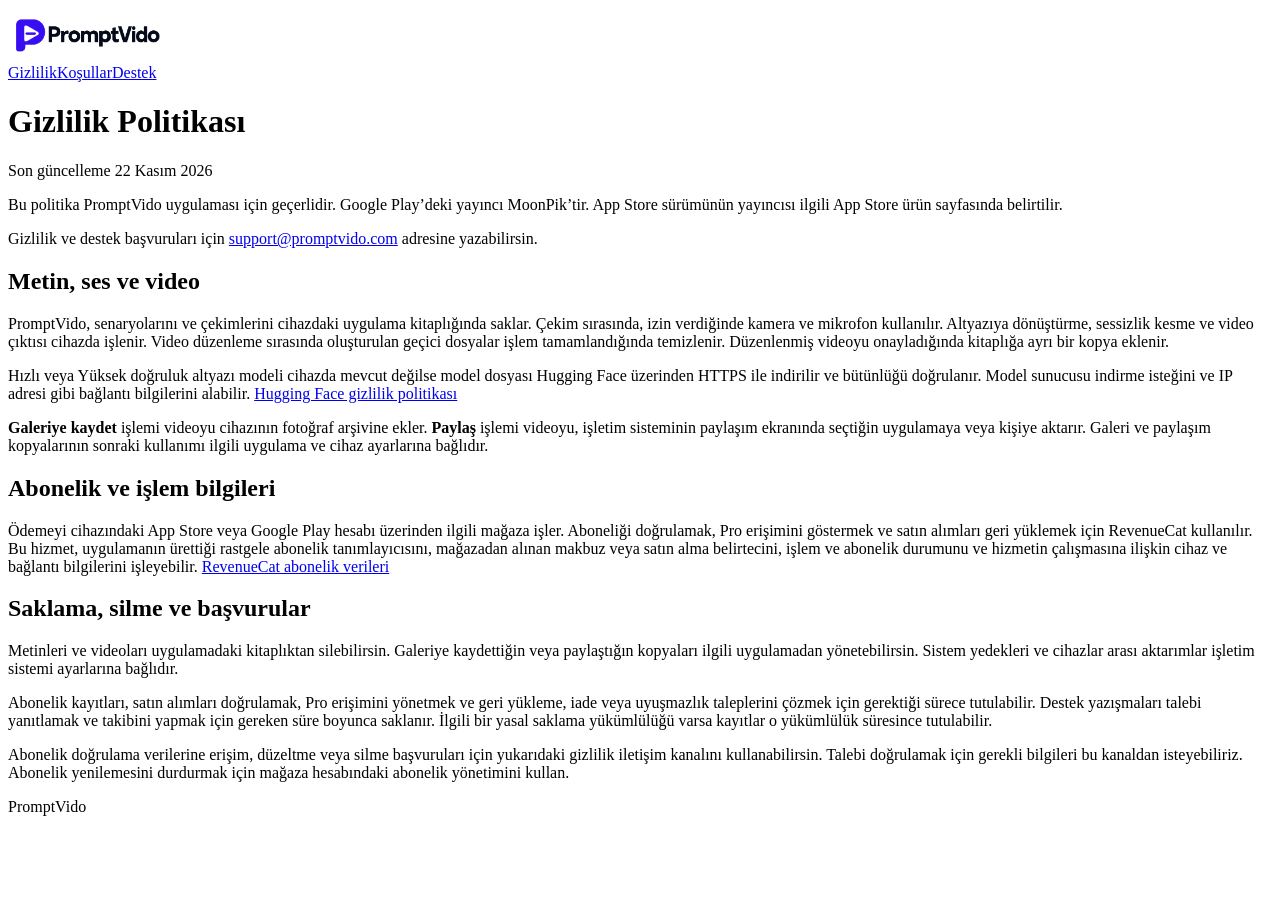
==== privacy/index.html @ a06dd088 "Publish privacy/index.html" ====
<!doctype html>
<html lang="tr">
<head>
<meta charset="utf-8">
<meta name="viewport" content="width=device-width, initial-scale=1">
<title>Gizlilik Politikası · PromptVido</title>
<link rel="stylesheet" href="../site.css">
</head>
<body>
<header>
<a href="../" aria-label="PromptVido ana sayfa"><img src="../logo.png" width="156" height="52" alt="PromptVido"></a>
<nav aria-label="Sayfalar"><a href="../privacy/" aria-current="page">Gizlilik</a><a href="../terms/">Koşullar</a><a href="../support/">Destek</a></nav>
</header>
<main><h1>Gizlilik Politikası</h1>
<p>Son güncelleme 22 Kasım 2026</p>
<p>Bu politika PromptVido uygulaması için geçerlidir. Google Play’deki yayıncı MoonPik’tir. App Store sürümünün yayıncısı ilgili App Store ürün sayfasında belirtilir.</p>
<p>Gizlilik ve destek başvuruları için <a href="mailto:support@promptvido.com">support@promptvido.com</a> adresine yazabilirsin.</p>
<h2>Metin, ses ve video</h2>
<p>PromptVido, senaryolarını ve çekimlerini cihazdaki uygulama kitaplığında saklar. Çekim sırasında, izin verdiğinde kamera ve mikrofon kullanılır. Altyazıya dönüştürme, sessizlik kesme ve video çıktısı cihazda işlenir. Video düzenleme sırasında oluşturulan geçici dosyalar işlem tamamlandığında temizlenir. Düzenlenmiş videoyu onayladığında kitaplığa ayrı bir kopya eklenir.</p>
<p>Hızlı veya Yüksek doğruluk altyazı modeli cihazda mevcut değilse model dosyası Hugging Face üzerinden HTTPS ile indirilir ve bütünlüğü doğrulanır. Model sunucusu indirme isteğini ve IP adresi gibi bağlantı bilgilerini alabilir. <a href="https://huggingface.co/privacy">Hugging Face gizlilik politikası</a></p>
<p><strong>Galeriye kaydet</strong> işlemi videoyu cihazının fotoğraf arşivine ekler. <strong>Paylaş</strong> işlemi videoyu, işletim sisteminin paylaşım ekranında seçtiğin uygulamaya veya kişiye aktarır. Galeri ve paylaşım kopyalarının sonraki kullanımı ilgili uygulama ve cihaz ayarlarına bağlıdır.</p>
<h2>Abonelik ve işlem bilgileri</h2>
<p>Ödemeyi cihazındaki App Store veya Google Play hesabı üzerinden ilgili mağaza işler. Aboneliği doğrulamak, Pro erişimini göstermek ve satın alımları geri yüklemek için RevenueCat kullanılır. Bu hizmet, uygulamanın ürettiği rastgele abonelik tanımlayıcısını, mağazadan alınan makbuz veya satın alma belirtecini, işlem ve abonelik durumunu ve hizmetin çalışmasına ilişkin cihaz ve bağlantı bilgilerini işleyebilir. <a href="https://www.revenuecat.com/privacy">RevenueCat abonelik verileri</a></p>
<h2>Saklama, silme ve başvurular</h2>
<p>Metinleri ve videoları uygulamadaki kitaplıktan silebilirsin. Galeriye kaydettiğin veya paylaştığın kopyaları ilgili uygulamadan yönetebilirsin. Sistem yedekleri ve cihazlar arası aktarımlar işletim sistemi ayarlarına bağlıdır.</p>
<p>Abonelik kayıtları, satın alımları doğrulamak, Pro erişimini yönetmek ve geri yükleme, iade veya uyuşmazlık taleplerini çözmek için gerektiği sürece tutulabilir. Destek yazışmaları talebi yanıtlamak ve takibini yapmak için gereken süre boyunca saklanır. İlgili bir yasal saklama yükümlülüğü varsa kayıtlar o yükümlülük süresince tutulabilir.</p>
<p>Abonelik doğrulama verilerine erişim, düzeltme veya silme başvuruları için yukarıdaki gizlilik iletişim kanalını kullanabilirsin. Talebi doğrulamak için gerekli bilgileri bu kanaldan isteyebiliriz. Abonelik yenilemesini durdurmak için mağaza hesabındaki abonelik yönetimini kullan.</p>
</main>
<footer>PromptVido</footer>
</body>
</html>
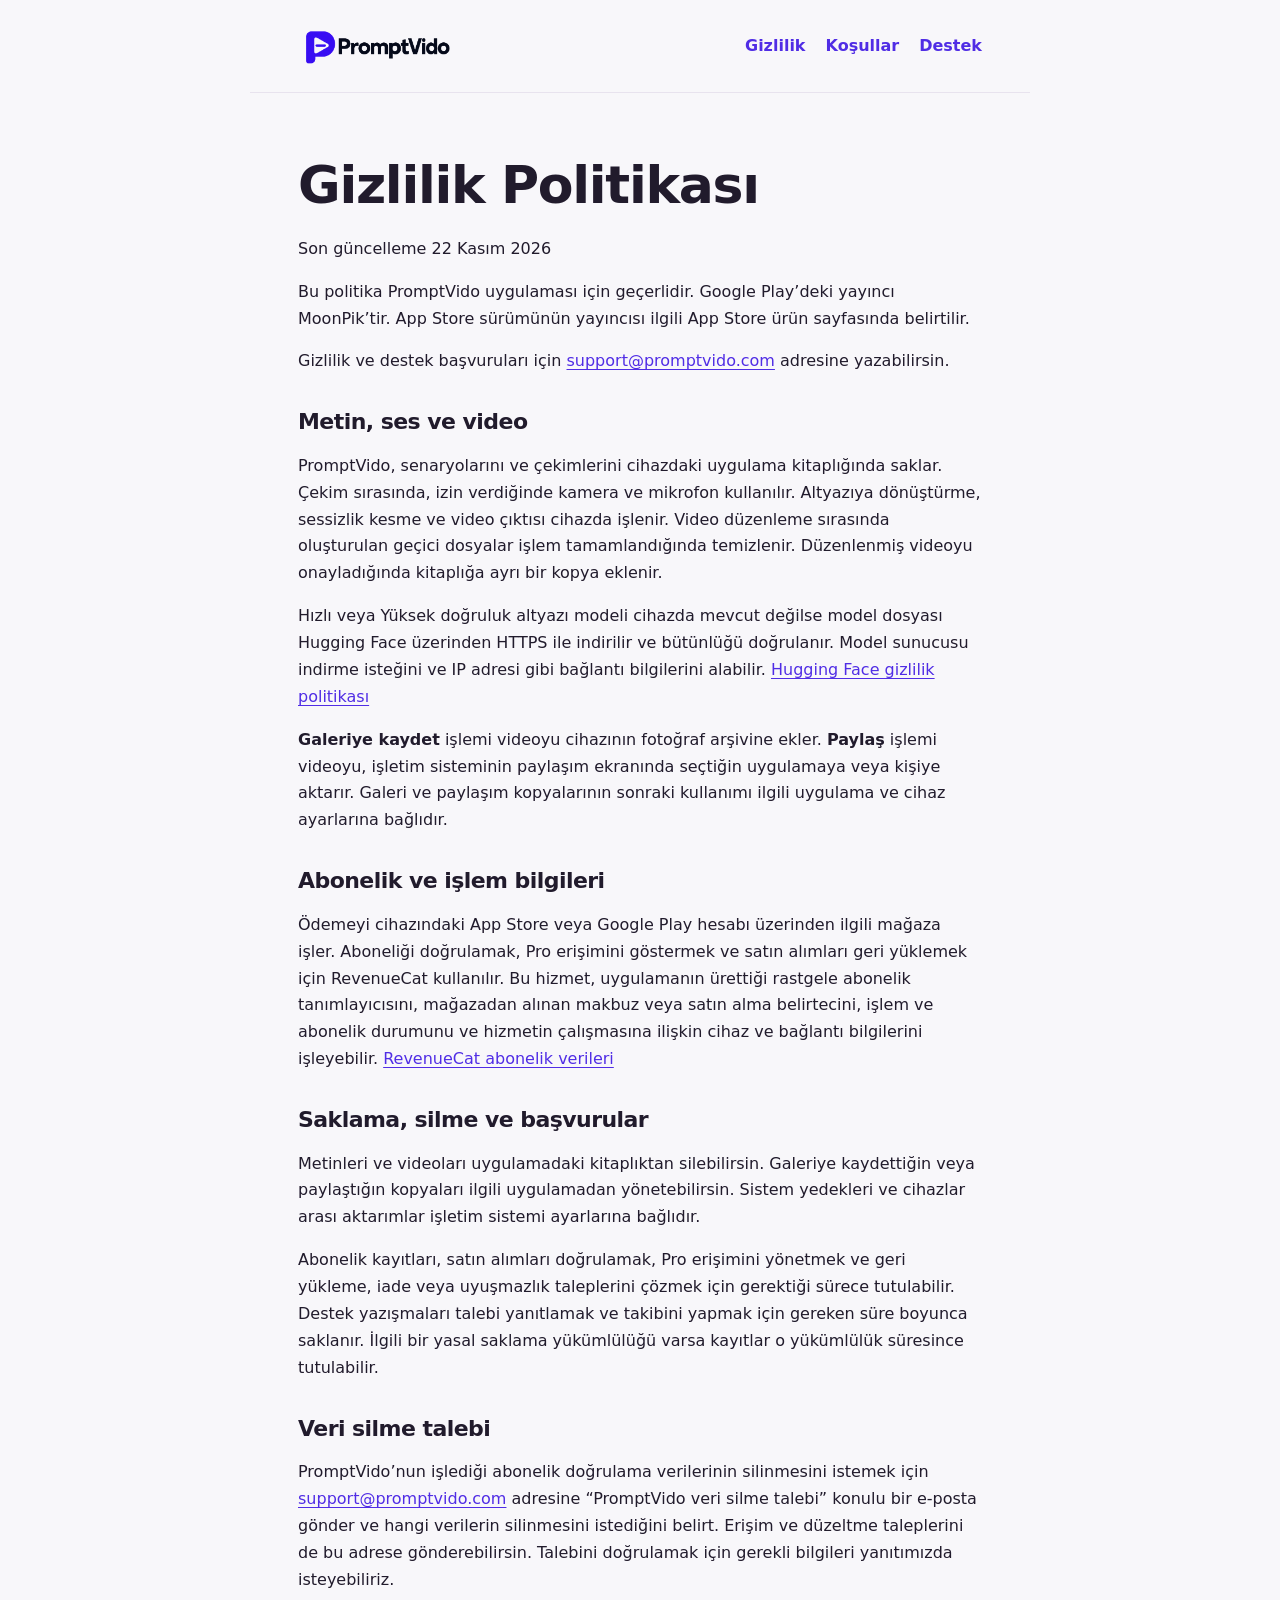
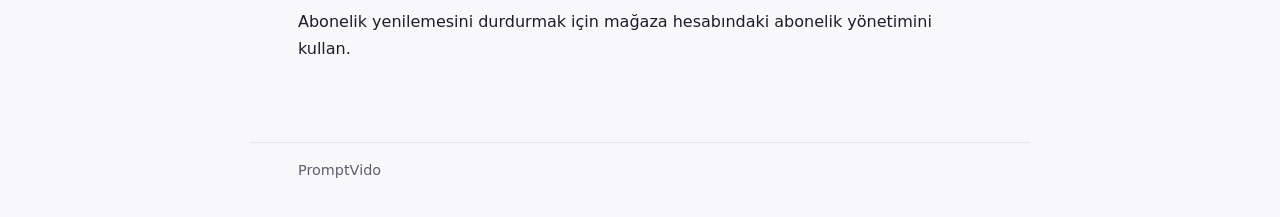
==== commit de90bb2b: "Document how to request data deletion" ====
--- a/privacy/index.html
+++ b/privacy/index.html
@@ -24,7 +24,9 @@
 <h2>Saklama, silme ve başvurular</h2>
 <p>Metinleri ve videoları uygulamadaki kitaplıktan silebilirsin. Galeriye kaydettiğin veya paylaştığın kopyaları ilgili uygulamadan yönetebilirsin. Sistem yedekleri ve cihazlar arası aktarımlar işletim sistemi ayarlarına bağlıdır.</p>
 <p>Abonelik kayıtları, satın alımları doğrulamak, Pro erişimini yönetmek ve geri yükleme, iade veya uyuşmazlık taleplerini çözmek için gerektiği sürece tutulabilir. Destek yazışmaları talebi yanıtlamak ve takibini yapmak için gereken süre boyunca saklanır. İlgili bir yasal saklama yükümlülüğü varsa kayıtlar o yükümlülük süresince tutulabilir.</p>
-<p>Abonelik doğrulama verilerine erişim, düzeltme veya silme başvuruları için yukarıdaki gizlilik iletişim kanalını kullanabilirsin. Talebi doğrulamak için gerekli bilgileri bu kanaldan isteyebiliriz. Abonelik yenilemesini durdurmak için mağaza hesabındaki abonelik yönetimini kullan.</p>
+<h2 id="veri-silme">Veri silme talebi</h2>
+<p>PromptVido’nun işlediği abonelik doğrulama verilerinin silinmesini istemek için <a href="mailto:support@promptvido.com?subject=PromptVido%20veri%20silme%20talebi">support@promptvido.com</a> adresine “PromptVido veri silme talebi” konulu bir e-posta gönder ve hangi verilerin silinmesini istediğini belirt. Erişim ve düzeltme taleplerini de bu adrese gönderebilirsin. Talebini doğrulamak için gerekli bilgileri yanıtımızda isteyebiliriz.</p>
+<p>Abonelik yenilemesini durdurmak için mağaza hesabındaki abonelik yönetimini kullan.</p>
 </main>
 <footer>PromptVido</footer>
 </body>
--- a/site.css
+++ b/site.css
@@ -0,0 +1,16 @@
+:root{color-scheme:light;--ink:#211b2c;--muted:#635b71;--accent:#502de5;--line:#e8e3ee}
+*{box-sizing:border-box}
+body{margin:0;background:#f8f7fa;color:var(--ink);font-family:system-ui,sans-serif;line-height:1.68}
+header,main,footer{max-width:780px;margin-inline:auto;padding-inline:clamp(20px,5vw,48px)}
+header{padding-block:20px;display:flex;flex-wrap:wrap;align-items:center;justify-content:space-between;gap:12px;border-bottom:1px solid var(--line)}
+header img{display:block;width:156px;height:52px;object-fit:contain}
+nav{display:flex;flex-wrap:wrap;gap:10px 20px}
+nav a{text-decoration:none;font-weight:600}
+main{padding-block:clamp(30px,6vw,63px)}
+h1,h2{line-height:1.15;letter-spacing:-.025em}
+h1{font-size:clamp(32px,6vw,52px);margin:0 0 20px}
+h2{font-size:22px;margin-top:34px}
+p{max-width:68ch}
+a{color:var(--accent);text-underline-offset:.18em}
+a:focus-visible{outline:2px solid var(--accent);outline-offset:4px}
+footer{padding-block:15px 35px;color:var(--muted);font-size:.9rem;border-top:1px solid var(--line)}
